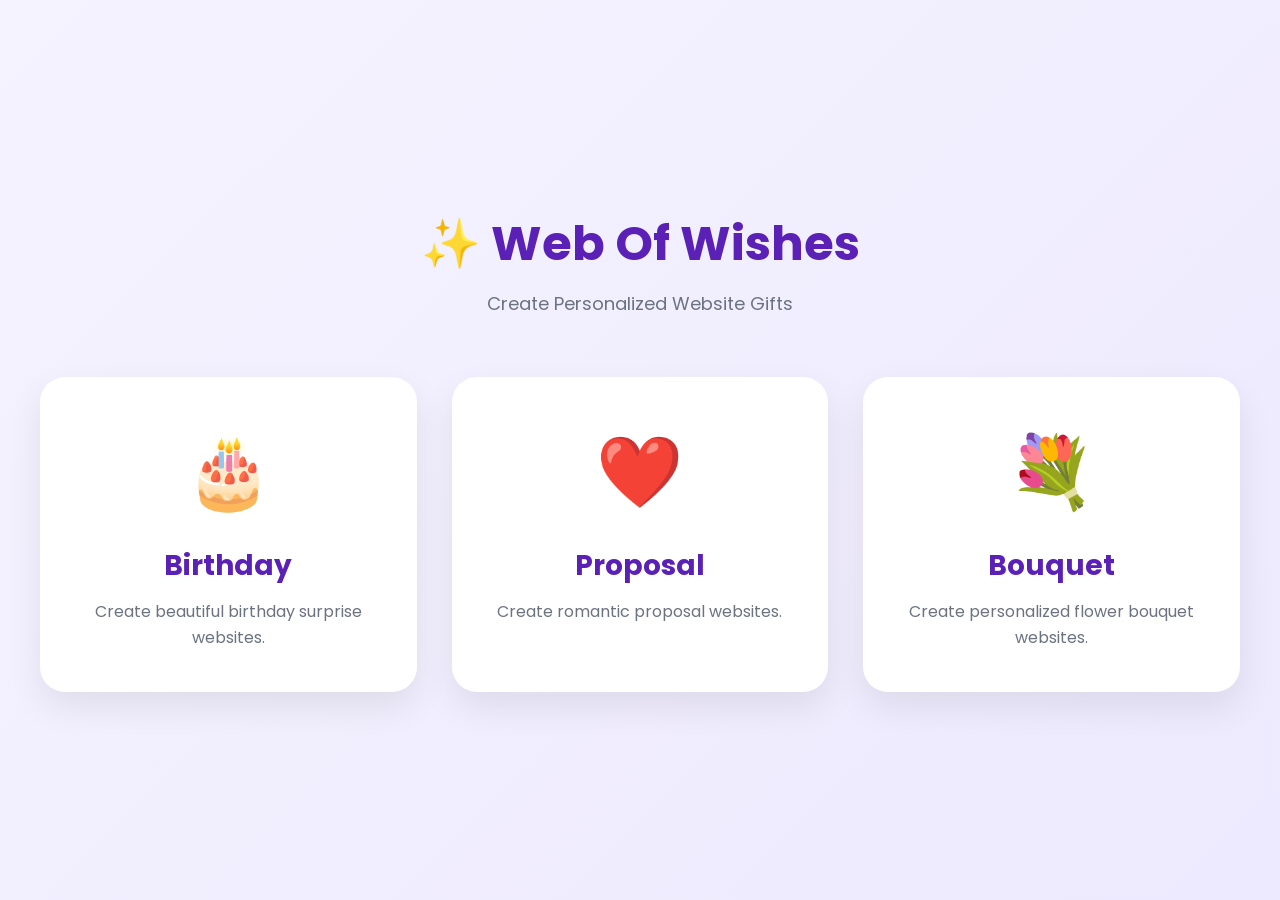
==== index.html @ a68d25ad "Birthday Website Generator" ====
<!DOCTYPE html>
<html lang="en">

<head>

    <meta charset="UTF-8">
    <meta name="viewport" content="width=device-width, initial-scale=1.0">

    <title>Web Of Wishes</title>

    <link rel="stylesheet" href="css/dashboard.css">

    <link rel="preconnect" href="https://fonts.googleapis.com">
    <link rel="preconnect" href="https://fonts.gstatic.com" crossorigin>

    <link href="https://fonts.googleapis.com/css2?family=Poppins:wght@300;400;500;600;700&display=swap" rel="stylesheet">

</head>

<body>

    <div class="container">

        <header>

            <h1>✨ Web Of Wishes</h1>

            <p>Create Personalized Website Gifts</p>

        </header>

        <div class="project-grid">

            <a href="admin/birthday.html" class="card">

                <div class="emoji">🎂</div>

                <h2>Birthday</h2>

                <p>Create beautiful birthday surprise websites.</p>

            </a>

            <a href="admin/proposal.html" class="card">

                <div class="emoji">❤️</div>

                <h2>Proposal</h2>

                <p>Create romantic proposal websites.</p>

            </a>

            <a href="admin/bouquet.html" class="card">

                <div class="emoji">💐</div>

                <h2>Bouquet</h2>

                <p>Create personalized flower bouquet websites.</p>

            </a>

        </div>

    </div>

    <script src="js/dashboard.js"></script>

</body>

</html>
---- css/dashboard.css ----
*{
    margin:0;
    padding:0;
    box-sizing:border-box;
    font-family:'Poppins',sans-serif;
}

body{

    min-height:100vh;

    background:linear-gradient(135deg,#f5f3ff,#ede9fe);

    display:flex;

    justify-content:center;

    align-items:center;

    padding:40px;

}

.container{

    width:100%;
    max-width:1200px;

}

header{

    text-align:center;
    margin-bottom:60px;

}

header h1{

    font-size:48px;
    color:#5b21b6;
    margin-bottom:10px;

}

header p{

    color:#6b7280;
    font-size:18px;

}

.project-grid{

    display:grid;

    grid-template-columns:repeat(auto-fit,minmax(280px,1fr));

    gap:35px;

}

.card{

    background:white;

    border-radius:25px;

    padding:40px;

    text-align:center;

    text-decoration:none;

    color:#333;

    transition:.35s;

    box-shadow:0 15px 35px rgba(0,0,0,.08);

    border:2px solid transparent;

}

.card:hover{

    transform:translateY(-10px);

    border-color:#8b5cf6;

    box-shadow:0 25px 50px rgba(91,33,182,.18);

}

.emoji{

    font-size:70px;

    margin-bottom:20px;

}

.card h2{

    font-size:28px;

    color:#5b21b6;

    margin-bottom:12px;

}

.card p{

    color:#6b7280;

    line-height:1.6;

}

@media(max-width:768px){

header h1{

font-size:38px;

}

.project-grid{

grid-template-columns:1fr;

}

.card{

padding:35px;

}

}
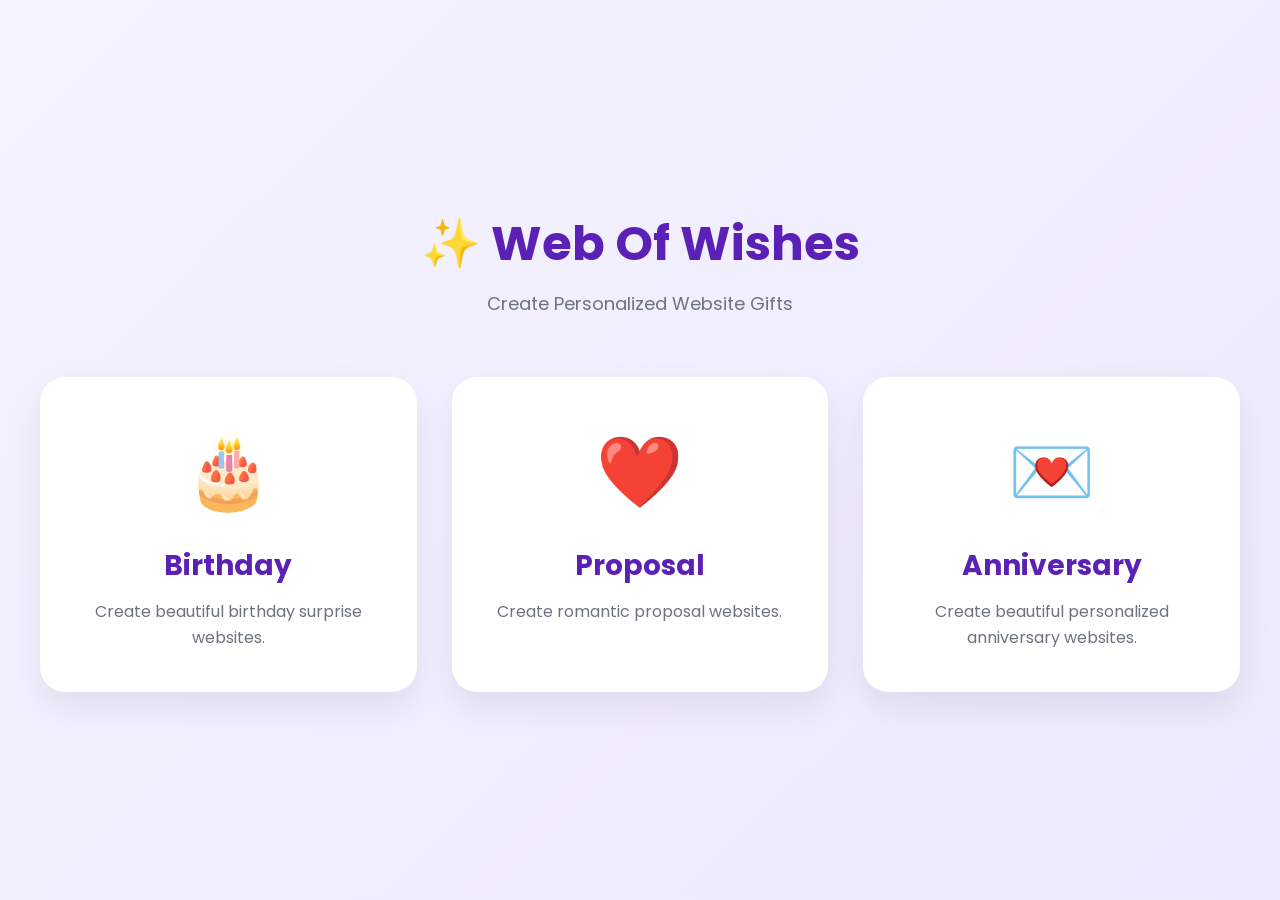
==== commit 955af659: "Add anniversary website generator" ====
--- a/index.html
+++ b/index.html
@@ -4,6 +4,7 @@
 <head>
 
     <meta charset="UTF-8">
+
     <meta name="viewport" content="width=device-width, initial-scale=1.0">
 
     <title>Web Of Wishes</title>
@@ -11,9 +12,13 @@
     <link rel="stylesheet" href="css/dashboard.css">
 
     <link rel="preconnect" href="https://fonts.googleapis.com">
-    <link rel="preconnect" href="https://fonts.gstatic.com" crossorigin>
 
-    <link href="https://fonts.googleapis.com/css2?family=Poppins:wght@300;400;500;600;700&display=swap" rel="stylesheet">
+    <link rel="preconnect"
+          href="https://fonts.gstatic.com"
+          crossorigin>
+
+    <link href="https://fonts.googleapis.com/css2?family=Poppins:wght@300;400;500;600;700&display=swap"
+          rel="stylesheet">
 
 </head>
 
@@ -29,7 +34,10 @@
 
         </header>
 
+
         <div class="project-grid">
+
+            <!-- BIRTHDAY -->
 
             <a href="admin/birthday.html" class="card">
 
@@ -41,6 +49,9 @@
 
             </a>
 
+
+            <!-- PROPOSAL -->
+
             <a href="admin/proposal.html" class="card">
 
                 <div class="emoji">❤️</div>
@@ -51,19 +62,24 @@
 
             </a>
 
-            <a href="admin/bouquet.html" class="card">
 
-                <div class="emoji">💐</div>
+            <!-- ANNIVERSARY -->
 
-                <h2>Bouquet</h2>
+            <a href="admin/anniversary.html" class="card">
 
-                <p>Create personalized flower bouquet websites.</p>
+                <div class="emoji">💌</div>
+
+                <h2>Anniversary</h2>
+
+                <p>Create beautiful personalized anniversary websites.</p>
 
             </a>
+
 
         </div>
 
     </div>
+
 
     <script src="js/dashboard.js"></script>
 
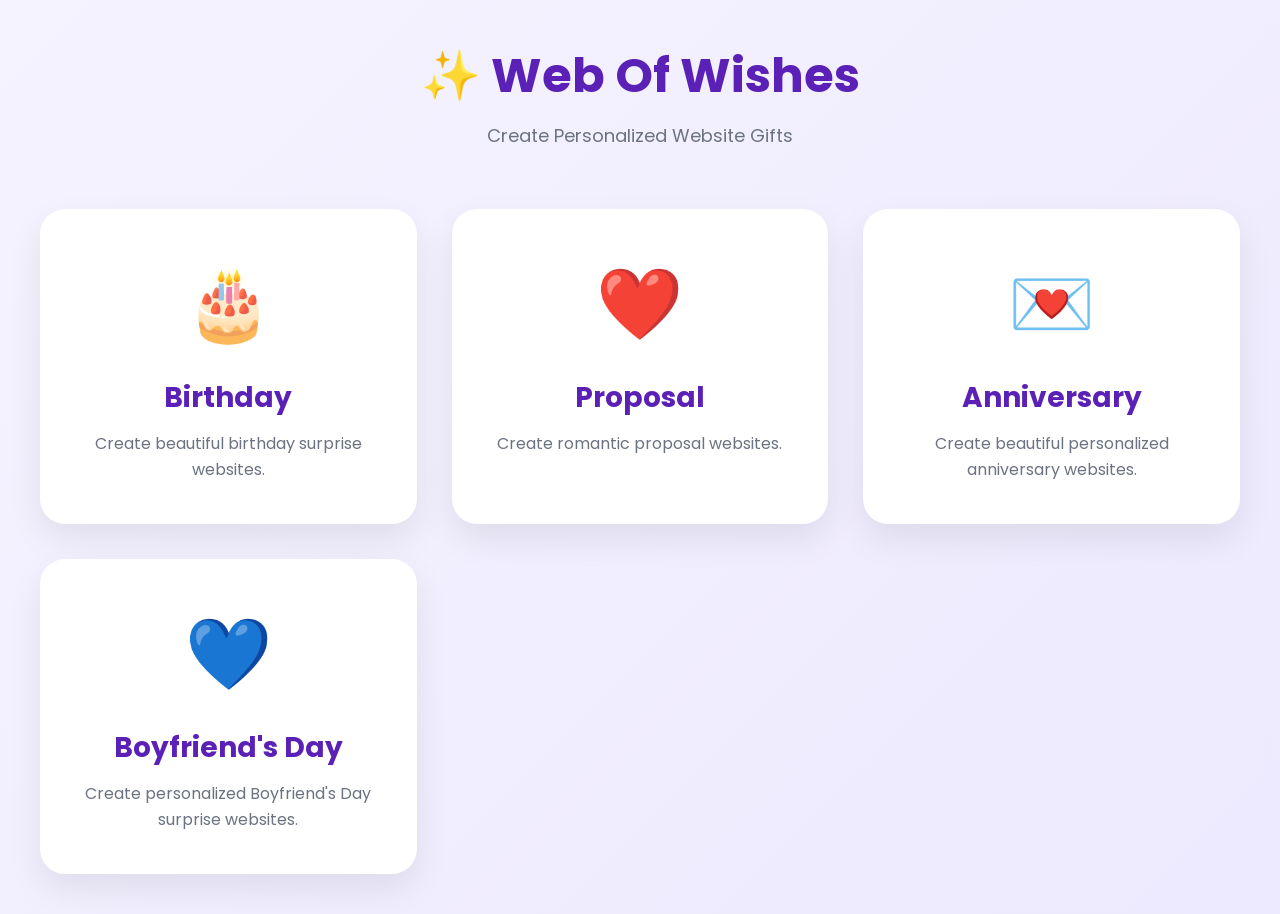
==== commit be2ae393: "Add Boyfriend's Day to dashboard" ====
--- a/index.html
+++ b/index.html
@@ -5,13 +5,15 @@
 
     <meta charset="UTF-8">
 
-    <meta name="viewport" content="width=device-width, initial-scale=1.0">
+    <meta name="viewport"
+          content="width=device-width, initial-scale=1.0">
 
     <title>Web Of Wishes</title>
 
     <link rel="stylesheet" href="css/dashboard.css">
 
-    <link rel="preconnect" href="https://fonts.googleapis.com">
+    <link rel="preconnect"
+          href="https://fonts.googleapis.com">
 
     <link rel="preconnect"
           href="https://fonts.gstatic.com"
@@ -76,6 +78,19 @@
             </a>
 
 
+            <!-- BOYFRIEND'S DAY -->
+
+            <a href="admin/boyfriends-day.html" class="card">
+
+                <div class="emoji">💙</div>
+
+                <h2>Boyfriend's Day</h2>
+
+                <p>Create personalized Boyfriend's Day surprise websites.</p>
+
+            </a>
+
+
         </div>
 
     </div>
